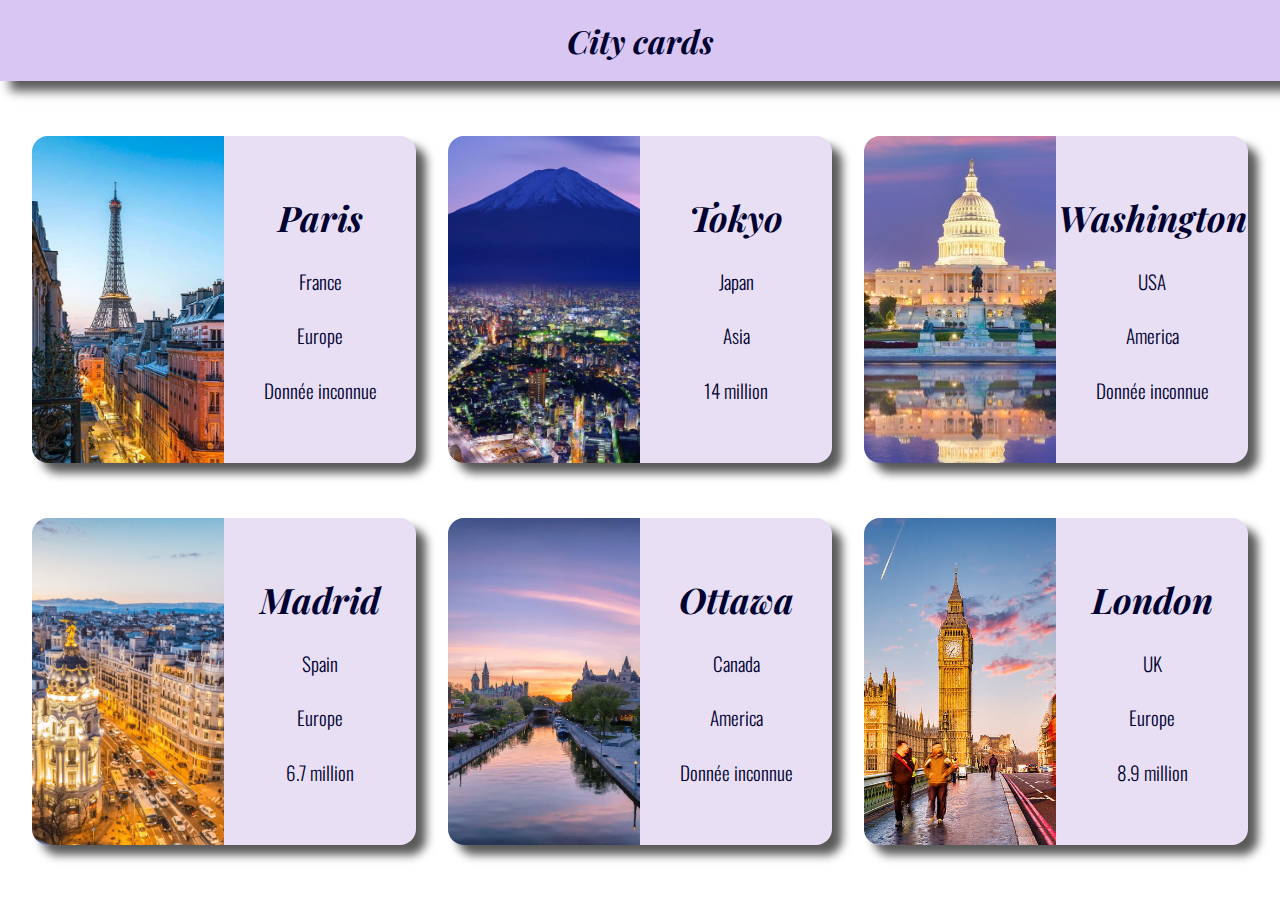
==== City_Cards/index.html @ dc6f130c "J'avais oublié deux files" ====
<!DOCTYPE html>
<html lang="en">
<head>
    <meta charset="UTF-8">
    <meta name="viewport" content="width=device-width, initial-scale=1.0">
    <title>Exo Cities</title>
    <script defer src="./scripts/villes.js"></script>
    <link rel="stylesheet" href="style.css">
    <link rel="preconnect" href="https://fonts.googleapis.com">
<link rel="preconnect" href="https://fonts.gstatic.com" crossorigin>
<link href="https://fonts.googleapis.com/css2?family=Oswald:wght@200..700&display=swap" rel="stylesheet">
<link href="https://fonts.googleapis.com/css2?family=Oswald:wght@200..700&family=Playfair+Display:ital,wght@0,400..900;1,400..900&display=swap" rel="stylesheet">
<link href="https://fonts.googleapis.com/css2?family=Oswald:wght@200..700&family=Playfair+Display:ital,wght@0,400..900;1,400..900&family=Roboto:ital,wght@0,100;0,300;0,400;0,500;0,700;0,900;1,100;1,300;1,400;1,500;1,700;1,900&display=swap" rel="stylesheet">

</head>
<body>
    <header>
        <h1>City cards</h1>
    </header>
    <main>

    </main>
    
</body>
</html>
---- City_Cards/style.css ----
* {
  margin: 0;
  padding: 0;
}

:root {
  --font1: "Oswald", sans-serif;
  --font2: "Playfair Display", serif;
  --font3: "Roboto", sans-serif;
}
body {
  width: 100%;
  height: 100vh;
}

header {
  width: 100%;
  height: 9%;
  background-color: #d9c6f3;
  color: rgb(1, 1, 49);
  display: flex;
  align-items: center;
  justify-content: center;
  font-family: var(--font2);
  font-style: italic;

  box-shadow: 10px 10px 10px rgba(0, 0, 0, 0.651);

  h1 {
    font-size: 2rem;
  }
}
main {
  width: 100%;
  height: 91%;
  display: flex;
  flex-wrap: wrap;
  justify-content: space-evenly;
  align-content: space-evenly;
}

.card-div {
  width: 30%;
  height: 40%;
  background-color: #e8dff5;
  display: flex;
  border-radius: 1rem;
  box-shadow: 10px 10px 10px rgba(0, 0, 0, 0.651);

  &:first-child {
    div:first-child img {
      object-position: left;
    }
  }

  div {
    width: 50%;

    &:first-child {
      img {
        height: 100%;
        width: 100%;
        object-fit: cover;
        border-radius: 1rem 0 0 1rem;
      }
    }

    &:nth-child(2) {
      display: flex;
      flex-direction: column;
      align-items: center;
      justify-content: center;
      gap: 1.6rem;

      p {
        font-size: 1.2rem;
        color: rgb(1, 1, 49);
        font-family: var(--font1);
        font-weight: 300;

        &:first-child {
          font-size: 2.2rem;
          font-weight: bolder;
          font-style: italic;
          font-family: var(--font2);
        }
      }
    }
  }
}
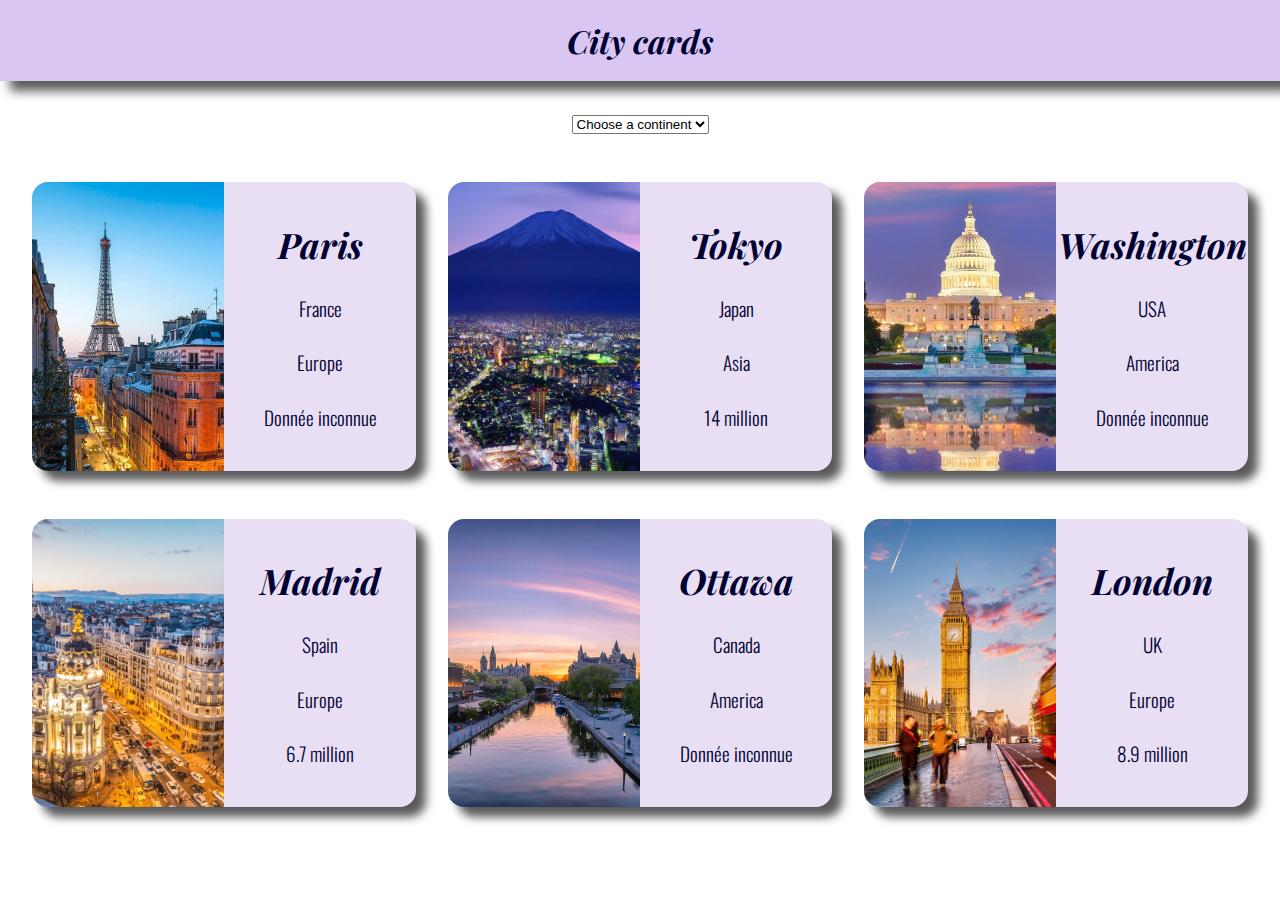
==== commit 4b158e94: "J'ai ajouté des nouveaux exos" ====
--- a/City_Cards/index.html
+++ b/City_Cards/index.html
@@ -17,7 +17,18 @@
     <header>
         <h1>City cards</h1>
     </header>
+   
     <main>
+        <div class="select">
+            <select name="continent" id="continent">
+                <option hidden value="">Choose a continent</option>
+                <option value="Europe">Europe</option>
+                <option value="America">America</option>
+                <option value="Asia">Asia</option>
+                <option value="All">All continents</option>
+            </select>
+        </div>
+        <div class="main-container"></div>
 
     </main>
     
--- a/City_Cards/style.css
+++ b/City_Cards/style.css
@@ -30,13 +30,28 @@
     font-size: 2rem;
   }
 }
+
 main {
   width: 100%;
   height: 91%;
-  display: flex;
-  flex-wrap: wrap;
-  justify-content: space-evenly;
-  align-content: space-evenly;
+
+  .select {
+    width: 100%;
+    height: 12%;
+    display: flex;
+    justify-content: center;
+    align-items: end;
+    height: 6.5%;
+  }
+
+  .main-container {
+    width: 100%;
+    height: 88%;
+    display: flex;
+    flex-wrap: wrap;
+    justify-content: space-evenly;
+    align-content: space-evenly;
+  }
 }
 
 .card-div {
